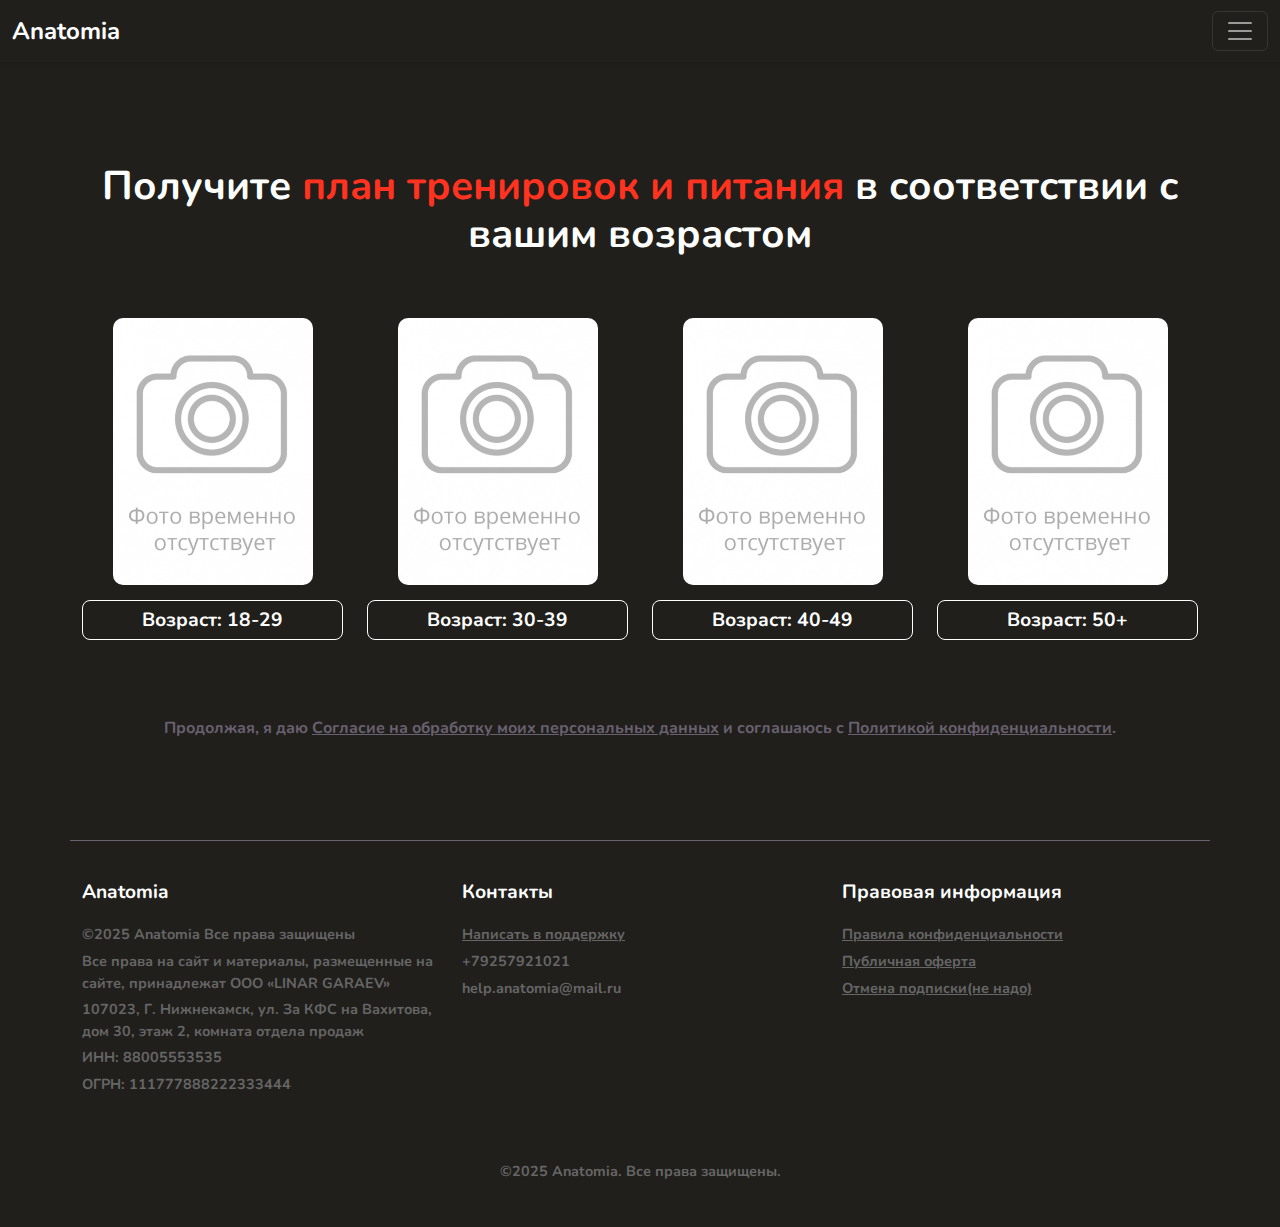
==== index.html @ 74d18ae1 "Подключил шрифт" ====
<!DOCTYPE html>
<html lang="ru">
<head>
    <meta charset="UTF-8">
    <meta name="viewport" content="width=device-width, initial-scale=1.0">
    <title>Anatomia</title>

    <!--Подключаем библиотеку Bootstrap-->
    <link href="https://cdn.jsdelivr.net/npm/bootstrap@5.3.0/dist/css/bootstrap.min.css" rel="stylesheet">
    <!--Подключаем основные стили-->
    <link href="css/main.css" rel="stylesheet">
    <link href="css/fonts.css" rel="stylesheet">
</head>
<body>
    <!-- Шапка сайта -->
    <header>
        <nav class="navbar navbar-dark">
            <div class="container-fluid">
                <!-- Логотип или текст "Anatomia" -->
                <a class="navbar-brand" href="#">Anatomia</a>

                <!-- Бургер-меню -->
                <button 
                    class="navbar-toggler" 
                    type="button" 
                    data-bs-toggle="collapse" 
                    data-bs-target="#navbarNav" 
                    aria-controls="navbarNav" 
                    aria-expanded="false" 
                    aria-label="Навигация"
                >
                    <span class="navbar-toggler-icon" style="color: #fff"></span>
                </button>

                <!-- Вкладки меню -->
                <div class="collapse navbar-collapse justify-content-end" id="navbarNav">
                    <ul class="navbar-nav">
                        <li class="nav-item">
                            <a class="nav-link" href="#">Личный кабинет</a>
                        </li>
                        <li class="nav-item">
                            <a class="nav-link" href="#">О нас</a>
                        </li>
                        <li class="nav-item">
                            <a class="nav-link" href="#">Поддержка</a>
                        </li>
                    </ul>
                </div>
            </div>
        </nav>
    </header>

        <!-- Основная секция -->
    <section class="hero-section">
        <div class="container">
            <h1>Получите <span class="plananddiet">план тренировок и питания</span> в соответствии с вашим возрастом</h1>
            <div class="row row-cols-1 row-cols-lg-3 row-cols-md-6 row-cols-sm-12">
                <!-- Блок 1 -->
                <div class="col-lg-3 col-md-6 col-sm-12 age-block">
                    <img src="img/zaglushka.jpg" alt="Мужчина 18-29">
                    <p>Возраст: 18-29</p>
                </div>
                <!-- Блок 2 -->
                <div class="col-lg-3 col-md-6 col-sm-12 age-block">
                    <img src="img/zaglushka.jpg" alt="Мужчина 30-39">
                    <p>Возраст: 30-39</p>
                </div>
                <!-- Блок 3 -->
                <div class="col-lg-3 col-md-6 col-sm-12 age-block">
                    <img src="img/zaglushka.jpg" alt="Мужчина 40-49">
                    <p>Возраст: 40-49</p>
                </div>
                <!-- Блок 4 -->
                <div class="col-lg-3 col-md-6 col-sm-12 age-block">
                    <img src="img/zaglushka.jpg" alt="Мужчина 50+">
                    <p>Возраст: 50+</p>
                </div>
            </div>
            <!-- Текст с согласием -->
            <div class="consent-text">
                Продолжая, я даю <a href="consent.html">Согласие на обработку моих персональных данных</a> и соглашаюсь с <a href="privacy.html">Политикой конфиденциальности</a>.
            </div>
        </div>
    </section>

    <!--<section>
        <div class="container mt-5">
            <div class="progress mb-4">
                <div id="progressBar" class="progress-bar" role="progressbar" style="width: 0%;" aria-valuenow="0" aria-valuemin="0" aria-valuemax="100"></div>
            </div>
            <div id="questionContainer" class="card">
                <div class="card-body">
                    <h5 id="questionText" class="card-title"></h5>
                    <div id="options" class="list-group"></div>
                    <div id="feedback" class="mt-3"></div>
                    <button id="nextButton" class="btn btn-primary mt-3" style="display: none;">Следующий вопрос</button>
                </div>
            </div>
        </div>
    </section> -->
    

    <!-- Футер -->
    <footer class="container">
        <div class="row">
            <!-- Левый блок: Информация о компании -->
            <div class="col-md-4 footer-section">
                <h5>Anatomia</h5>
                <p>©2025 Anatomia Все права защищены</p>
                <p>Все права на сайт и материалы, размещенные на сайте, принадлежат ООО «LINAR GARAEV»</p>
                <p>107023, Г. Нижнекамск, ул. За КФС на Вахитова, дом 30, этаж 2, комната отдела продаж</p>
                <p>ИНН: 88005553535</p>
                <p>ОГРН: 111777888222333444</p>
            </div>

            <!-- Центральный блок: Контакты -->
            <div class="col-md-4 footer-section">
                <h5>Контакты</h5>
                <p><a href="mailto:help.fithub@mail.ru">Написать в поддержку</a></p>
                <p>+79257921021</p>
                <p>help.anatomia@mail.ru</p>
            </div>

            <!-- Правый блок: Правовая информация -->
            <div class="col-md-4 footer-section">
                <h5>Правовая информация</h5>
                <p><a href="privacy.html">Правила конфиденциальности</a></p>
                <p><a href="publicoffert.html">Публичная оферта</a></p>
                <p><a href="unsubscribeform.html">Отмена подписки(не надо)</a></p>
            </div>
        </div>

        <!-- Нижняя часть футера -->
        <div class="footer-bottom">
            <p>©2025 Anatomia. Все права защищены.</p>
        </div>
    </footer>


    
    <!-- Подключаем Bootstrap JS (для работы бургер-меню) -->
    <script src="https://cdn.jsdelivr.net/npm/bootstrap@5.3.0/dist/js/bootstrap.bundle.min.js"></script>
    <script src="scripts/test.js"></script>
</body>
</html>
---- css/main.css ----
body {
    background-color: #201f1c;
}


/*---------------------------------- NAVBAR ----------------------------------*/

.navbar-brand {
    font-size: 1.5rem;
    font-weight: bold;
    color: #fff;
}
.navbar {
    background-color: #201f1c;
    box-shadow: 0 2px 4px rgba(0, 0, 0, 0.1);
}

.nav-link{
    color: #ffffff;
}

.navbar .navbar-toggler .navbar-toggler-icon {
    color: #fff;
  }


/*-------------------------------- MAIN SECTION -------------------------------*/

.plananddiet{
    color: #ff331f;
}

.hero-section {
    padding: 100px 0;
    background-color: #201f1c;
    text-align: center;
}
.hero-section h1 {
    color: #fff;
    font-size: 2.5rem;
    font-weight: bold;
    margin-bottom: 50px;
}
.age-block {
    margin: 10px 0;
    text-align: center;
}
.age-block img {
    width: 100%;
    max-width: 200px;
    border-radius: 10px;
    margin-bottom: 15px;
}
.age-block p {
    color: #fff;
    font-size: 1.2rem;
    font-weight: bold;
    border: 1px solid #fff;
    border-radius: 8px;
    padding: 5px 0;
}
.consent-text {
    margin-top: 50px;
    font-size: 1rem;
    color: #69616f;
}
.consent-text a {
    color: #69616f;
    text-decoration: underline;
}
.consent-text a:hover {
    text-decoration: none;
}

/*------------------------------ FOOTER -------------------------------*/

footer {
    background-color: #201f1c;
    padding: 40px 0;
    border-top: 1px solid #69616f;
}
footer h5 {
    color: #fff;
    font-size: 1.2rem;
    font-weight: bold;
    margin-bottom: 20px;
}
footer p {
    margin: 5px 0;
    font-size: 0.9rem;
    color: #666;
}
footer a {
    color: #666;
    text-decoration: underline;
}
footer a:hover {
    color: #69616f;
    text-decoration: none;
}
.footer-section {
    margin-bottom: 30px;
}
.footer-bottom {
    margin-top: 30px;
    text-align: center;
    font-size: 0.8rem;
    color: #666;
}
---- css/fonts.css ----
@font-face {
	font-family: 'Nunito Regular'; 
	src: url(/fonts/Nunito-Regular.ttf); 
}

@font-face {
	font-family: 'Nunito-Bold'; 
	src: url(/fonts/Nunito-Bold.ttf); 
}

body {
    font-family: 'Nunito-Bold';
}
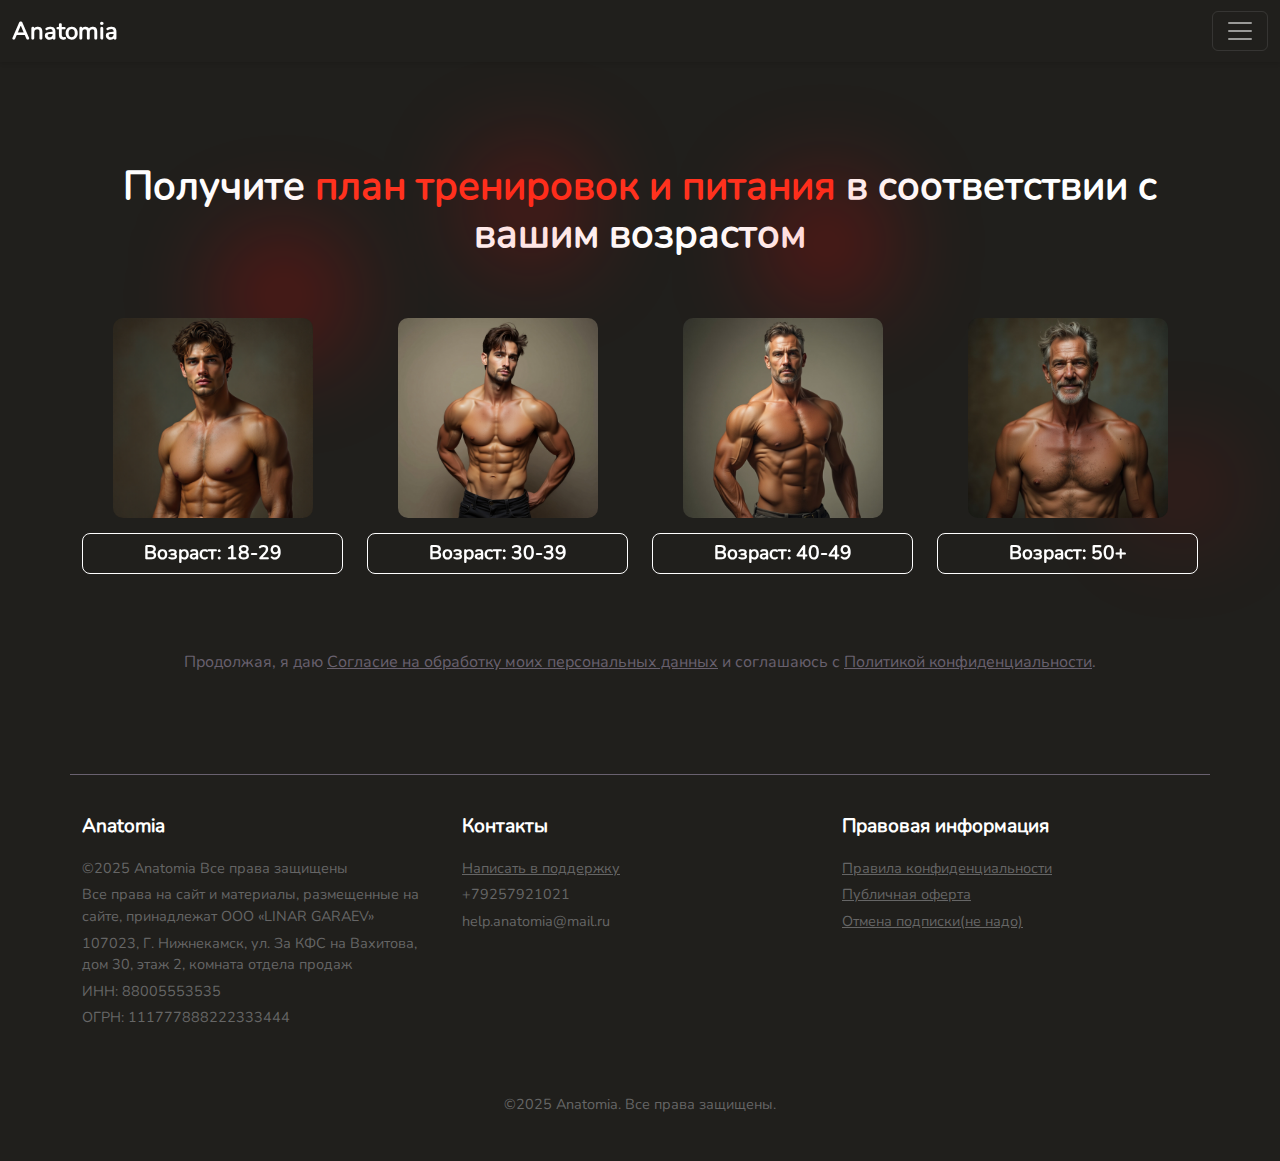
==== commit 2d19e9e9: "Картинки и анимация кругов" ====
--- a/index.html
+++ b/index.html
@@ -12,6 +12,12 @@
     <link href="css/fonts.css" rel="stylesheet">
 </head>
 <body>
+    <div class="background-animation">
+        <div class="circle"></div>
+        <div class="circle"></div>
+        <div class="circle"></div>
+        <div class="circle"></div>
+    </div>
     <!-- Шапка сайта -->
     <header>
         <nav class="navbar navbar-dark">
@@ -36,7 +42,7 @@
                 <div class="collapse navbar-collapse justify-content-end" id="navbarNav">
                     <ul class="navbar-nav">
                         <li class="nav-item">
-                            <a class="nav-link" href="#">Личный кабинет</a>
+                            <a class="nav-link" href="authform.html">Личный кабинет</a>
                         </li>
                         <li class="nav-item">
                             <a class="nav-link" href="#">О нас</a>
@@ -57,22 +63,22 @@
             <div class="row row-cols-1 row-cols-lg-3 row-cols-md-6 row-cols-sm-12">
                 <!-- Блок 1 -->
                 <div class="col-lg-3 col-md-6 col-sm-12 age-block">
-                    <img src="img/zaglushka.jpg" alt="Мужчина 18-29">
+                    <img src="img/1829.png" alt="Мужчина 18-29">
                     <p>Возраст: 18-29</p>
                 </div>
                 <!-- Блок 2 -->
                 <div class="col-lg-3 col-md-6 col-sm-12 age-block">
-                    <img src="img/zaglushka.jpg" alt="Мужчина 30-39">
+                    <img src="img/3039.jpeg" alt="Мужчина 30-39">
                     <p>Возраст: 30-39</p>
                 </div>
                 <!-- Блок 3 -->
                 <div class="col-lg-3 col-md-6 col-sm-12 age-block">
-                    <img src="img/zaglushka.jpg" alt="Мужчина 40-49">
+                    <img src="img/4050.jpeg" alt="Мужчина 40-49">
                     <p>Возраст: 40-49</p>
                 </div>
                 <!-- Блок 4 -->
                 <div class="col-lg-3 col-md-6 col-sm-12 age-block">
-                    <img src="img/zaglushka.jpg" alt="Мужчина 50+">
+                    <img src="img/50.jpeg" alt="Мужчина 50+">
                     <p>Возраст: 50+</p>
                 </div>
             </div>
@@ -140,6 +146,6 @@
     
     <!-- Подключаем Bootstrap JS (для работы бургер-меню) -->
     <script src="https://cdn.jsdelivr.net/npm/bootstrap@5.3.0/dist/js/bootstrap.bundle.min.js"></script>
-    <script src="scripts/test.js"></script>
+    <script src="scripts/bganimation.js"></script>
 </body>
 </html>--- a/css/main.css
+++ b/css/main.css
@@ -42,9 +42,35 @@
     margin-bottom: 50px;
 }
 .age-block {
+    border-radius: 20px;
     margin: 10px 0;
     text-align: center;
+    cursor: pointer; /* Курсор в виде указателя */
+    transition: all 0.3s ease; /* Плавный переход для всех свойств */
+    position: relative; /* Для эффекта поднятия */
+    overflow: hidden; /* Для анимации псевдоэлемента */
 }
+
+.age-block:hover {
+    transform: translateY(-5px); /* Поднятие кнопки */
+    box-shadow: 0 8px 16px rgba(255, 51, 31, 0.3); /* Тень */
+}
+
+.age-block::after {
+    content: '';
+    position: absolute;
+    top: 50%;
+    left: 50%;
+    width: 300%;
+    height: 300%;
+    background: rgba(255, 255, 255, 0.2); /* Белый полупрозрачный цвет */
+    border-radius: 50%;
+    transform: translate(-50%, -50%) scale(0);
+    transition: transform 0.5s ease;
+    pointer-events: none; /* Чтобы не мешать кликам */
+}
+
+
 .age-block img {
     width: 100%;
     max-width: 200px;
@@ -106,4 +132,44 @@
     text-align: center;
     font-size: 0.8rem;
     color: #666;
-}+}
+
+
+/*----------------------   АНИМАЦИЯ КРУГОВ   ---------------------*/
+
+.background-animation {
+    position: fixed;
+    top: 0;
+    left: 0;
+    width: 100%;
+    height: 100%;
+    overflow: hidden;
+}
+
+.circle {
+    position: absolute;
+    width: 150px;
+    height: 150px;
+    background: rgba(255, 0, 0, 0.3);
+    border-radius: 50%;
+    filter: blur(50px);
+    animation: move 20s infinite ease-in-out;
+}
+
+@keyframes move {
+    0% {
+        transform: translate(0, 0);
+    }
+    25% {
+        transform: translate(200px, 150px);
+    }
+    50% {
+        transform: translate(400px, 50px);
+    }
+    75% {
+        transform: translate(200px, 200px);
+    }
+    100% {
+        transform: translate(0, 0);
+    }
+}
--- a/css/fonts.css
+++ b/css/fonts.css
@@ -1,13 +1,13 @@
 @font-face {
 	font-family: 'Nunito Regular'; 
-	src: url(/fonts/Nunito-Regular.ttf); 
+	src: url(../fonts/Nunito-Regular.ttf); 
 }
 
 @font-face {
 	font-family: 'Nunito-Bold'; 
-	src: url(/fonts/Nunito-Bold.ttf); 
+	src: url(../fonts/Nunito-Bold.ttf); 
 }
 
-body {
-    font-family: 'Nunito-Bold';
+* {
+    font-family: 'Nunito Regular';
 }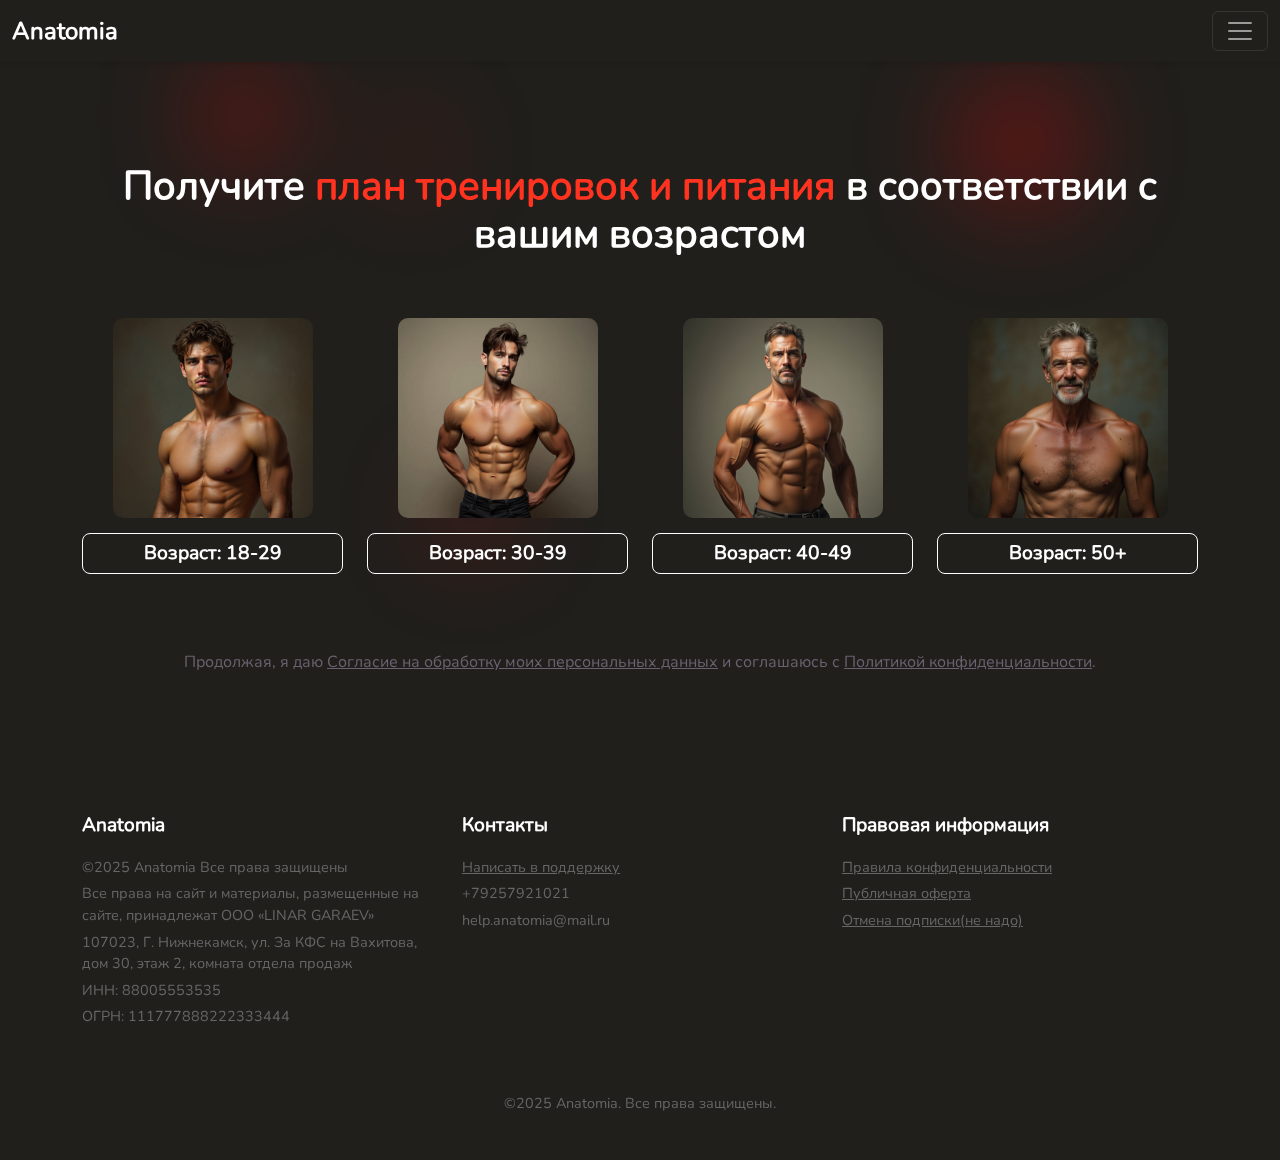
==== commit fd2ff467: "Сделал тестирование" ====
--- a/index.html
+++ b/index.html
@@ -62,24 +62,36 @@
             <h1>Получите <span class="plananddiet">план тренировок и питания</span> в соответствии с вашим возрастом</h1>
             <div class="row row-cols-1 row-cols-lg-3 row-cols-md-6 row-cols-sm-12">
                 <!-- Блок 1 -->
+                 
                 <div class="col-lg-3 col-md-6 col-sm-12 age-block">
-                    <img src="img/1829.png" alt="Мужчина 18-29">
-                    <p>Возраст: 18-29</p>
+                    <a class="testlink" href="test1829.html">
+                        <img src="img/1829.png" alt="Мужчина 18-29">
+                        <p>Возраст: 18-29</p>
+                    </a>
                 </div>
+            
                 <!-- Блок 2 -->
                 <div class="col-lg-3 col-md-6 col-sm-12 age-block">
-                    <img src="img/3039.jpeg" alt="Мужчина 30-39">
-                    <p>Возраст: 30-39</p>
+                    <a class="testlink" href="test1829.html">
+                        <img src="img/3039.jpeg" alt="Мужчина 30-39">
+                        <p>Возраст: 30-39</p>
+                    </a>
                 </div>
+
                 <!-- Блок 3 -->
                 <div class="col-lg-3 col-md-6 col-sm-12 age-block">
-                    <img src="img/4050.jpeg" alt="Мужчина 40-49">
-                    <p>Возраст: 40-49</p>
+                    <a class="testlink" href="test1829.html">
+                        <img src="img/4050.jpeg" alt="Мужчина 40-49">
+                        <p>Возраст: 40-49</p>
+                    </a>
                 </div>
+
                 <!-- Блок 4 -->
                 <div class="col-lg-3 col-md-6 col-sm-12 age-block">
-                    <img src="img/50.jpeg" alt="Мужчина 50+">
-                    <p>Возраст: 50+</p>
+                    <a class="testlink" href="test1829.html">
+                        <img src="img/50.jpeg" alt="Мужчина 50+">
+                        <p>Возраст: 50+</p>
+                    </a>
                 </div>
             </div>
             <!-- Текст с согласием -->
--- a/css/main.css
+++ b/css/main.css
@@ -26,13 +26,16 @@
 
 /*-------------------------------- MAIN SECTION -------------------------------*/
 
+.age-block a {
+    text-decoration: none;
+}
+
 .plananddiet{
     color: #ff331f;
 }
 
 .hero-section {
     padding: 100px 0;
-    background-color: #201f1c;
     text-align: center;
 }
 .hero-section h1 {
@@ -101,9 +104,7 @@
 /*------------------------------ FOOTER -------------------------------*/
 
 footer {
-    background-color: #201f1c;
     padding: 40px 0;
-    border-top: 1px solid #69616f;
 }
 footer h5 {
     color: #fff;
@@ -139,6 +140,7 @@
 
 .background-animation {
     position: fixed;
+    z-index: -1;
     top: 0;
     left: 0;
     width: 100%;
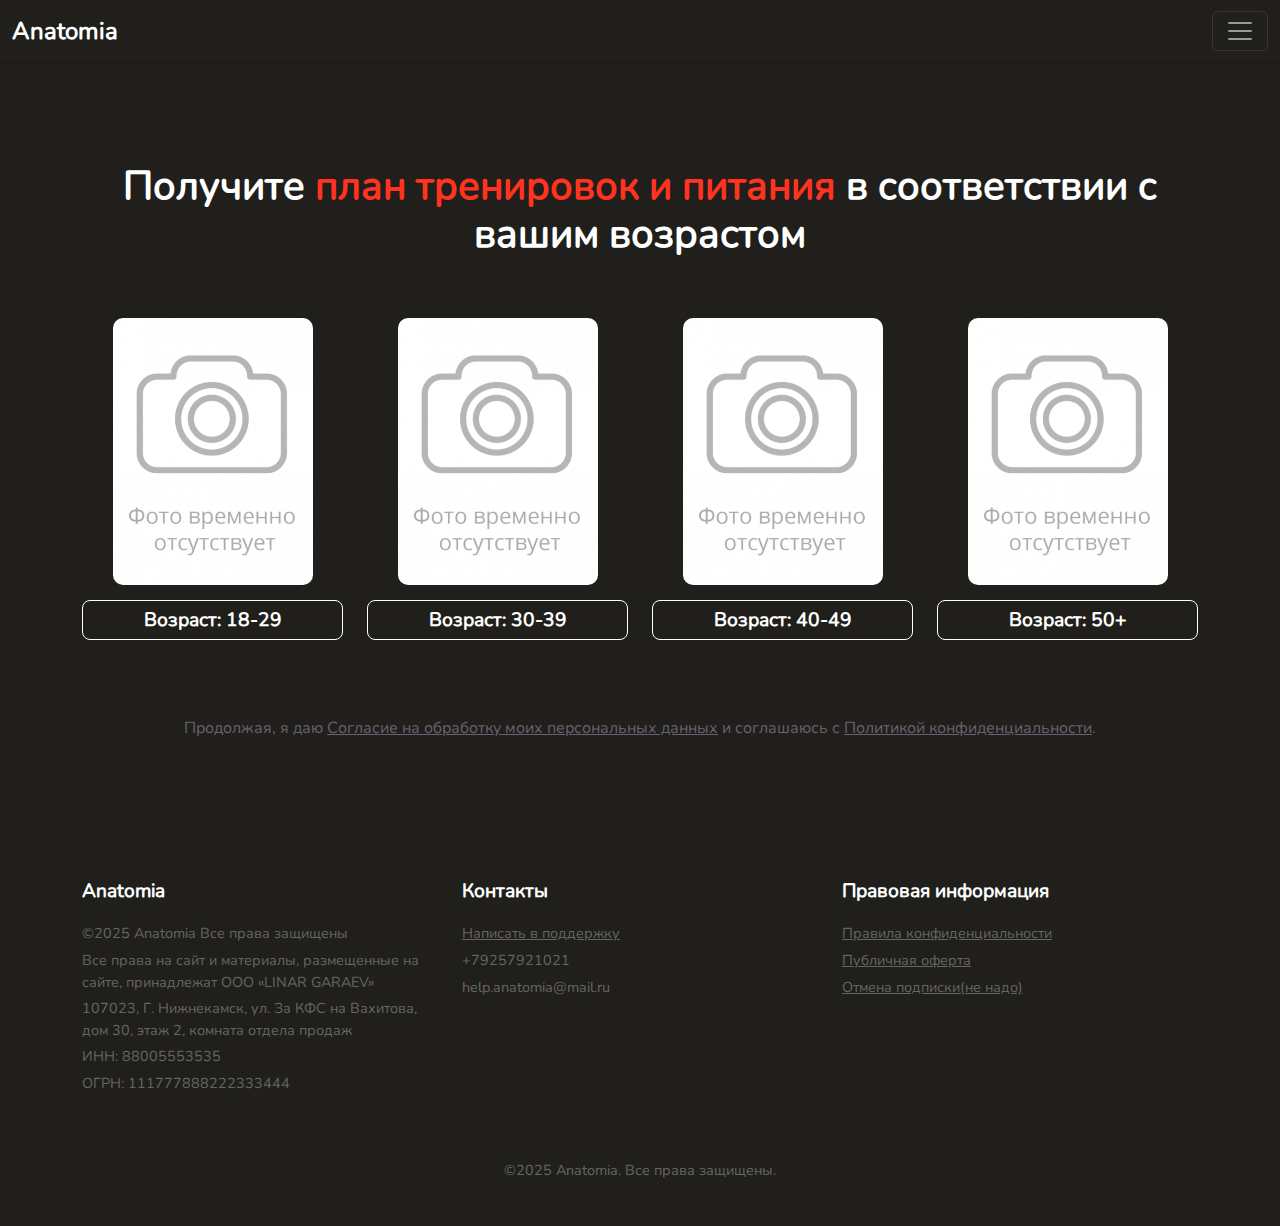
==== commit bff63fa6: "Сделал набросок личного кабинета" ====
--- a/index.html
+++ b/index.html
@@ -12,12 +12,6 @@
     <link href="css/fonts.css" rel="stylesheet">
 </head>
 <body>
-    <div class="background-animation">
-        <div class="circle"></div>
-        <div class="circle"></div>
-        <div class="circle"></div>
-        <div class="circle"></div>
-    </div>
     <!-- Шапка сайта -->
     <header>
         <nav class="navbar navbar-dark">
@@ -45,6 +39,9 @@
                             <a class="nav-link" href="authform.html">Личный кабинет</a>
                         </li>
                         <li class="nav-item">
+                            <a class="nav-link" href="personalaccount.html">Пример ЛК</a>
+                        </li>
+                        <li class="nav-item">
                             <a class="nav-link" href="#">О нас</a>
                         </li>
                         <li class="nav-item">
@@ -62,36 +59,24 @@
             <h1>Получите <span class="plananddiet">план тренировок и питания</span> в соответствии с вашим возрастом</h1>
             <div class="row row-cols-1 row-cols-lg-3 row-cols-md-6 row-cols-sm-12">
                 <!-- Блок 1 -->
-                 
                 <div class="col-lg-3 col-md-6 col-sm-12 age-block">
-                    <a class="testlink" href="test1829.html">
-                        <img src="img/1829.png" alt="Мужчина 18-29">
-                        <p>Возраст: 18-29</p>
-                    </a>
+                    <img src="img/zaglushka.jpg" alt="Мужчина 18-29">
+                    <p>Возраст: 18-29</p>
                 </div>
-            
                 <!-- Блок 2 -->
                 <div class="col-lg-3 col-md-6 col-sm-12 age-block">
-                    <a class="testlink" href="test1829.html">
-                        <img src="img/3039.jpeg" alt="Мужчина 30-39">
-                        <p>Возраст: 30-39</p>
-                    </a>
+                    <img src="img/zaglushka.jpg" alt="Мужчина 30-39">
+                    <p>Возраст: 30-39</p>
                 </div>
-
                 <!-- Блок 3 -->
                 <div class="col-lg-3 col-md-6 col-sm-12 age-block">
-                    <a class="testlink" href="test1829.html">
-                        <img src="img/4050.jpeg" alt="Мужчина 40-49">
-                        <p>Возраст: 40-49</p>
-                    </a>
+                    <img src="img/zaglushka.jpg" alt="Мужчина 40-49">
+                    <p>Возраст: 40-49</p>
                 </div>
-
                 <!-- Блок 4 -->
                 <div class="col-lg-3 col-md-6 col-sm-12 age-block">
-                    <a class="testlink" href="test1829.html">
-                        <img src="img/50.jpeg" alt="Мужчина 50+">
-                        <p>Возраст: 50+</p>
-                    </a>
+                    <img src="img/zaglushka.jpg" alt="Мужчина 50+">
+                    <p>Возраст: 50+</p>
                 </div>
             </div>
             <!-- Текст с согласием -->
@@ -158,6 +143,6 @@
     
     <!-- Подключаем Bootstrap JS (для работы бургер-меню) -->
     <script src="https://cdn.jsdelivr.net/npm/bootstrap@5.3.0/dist/js/bootstrap.bundle.min.js"></script>
-    <script src="scripts/bganimation.js"></script>
+    <script src="scripts/test.js"></script>
 </body>
 </html>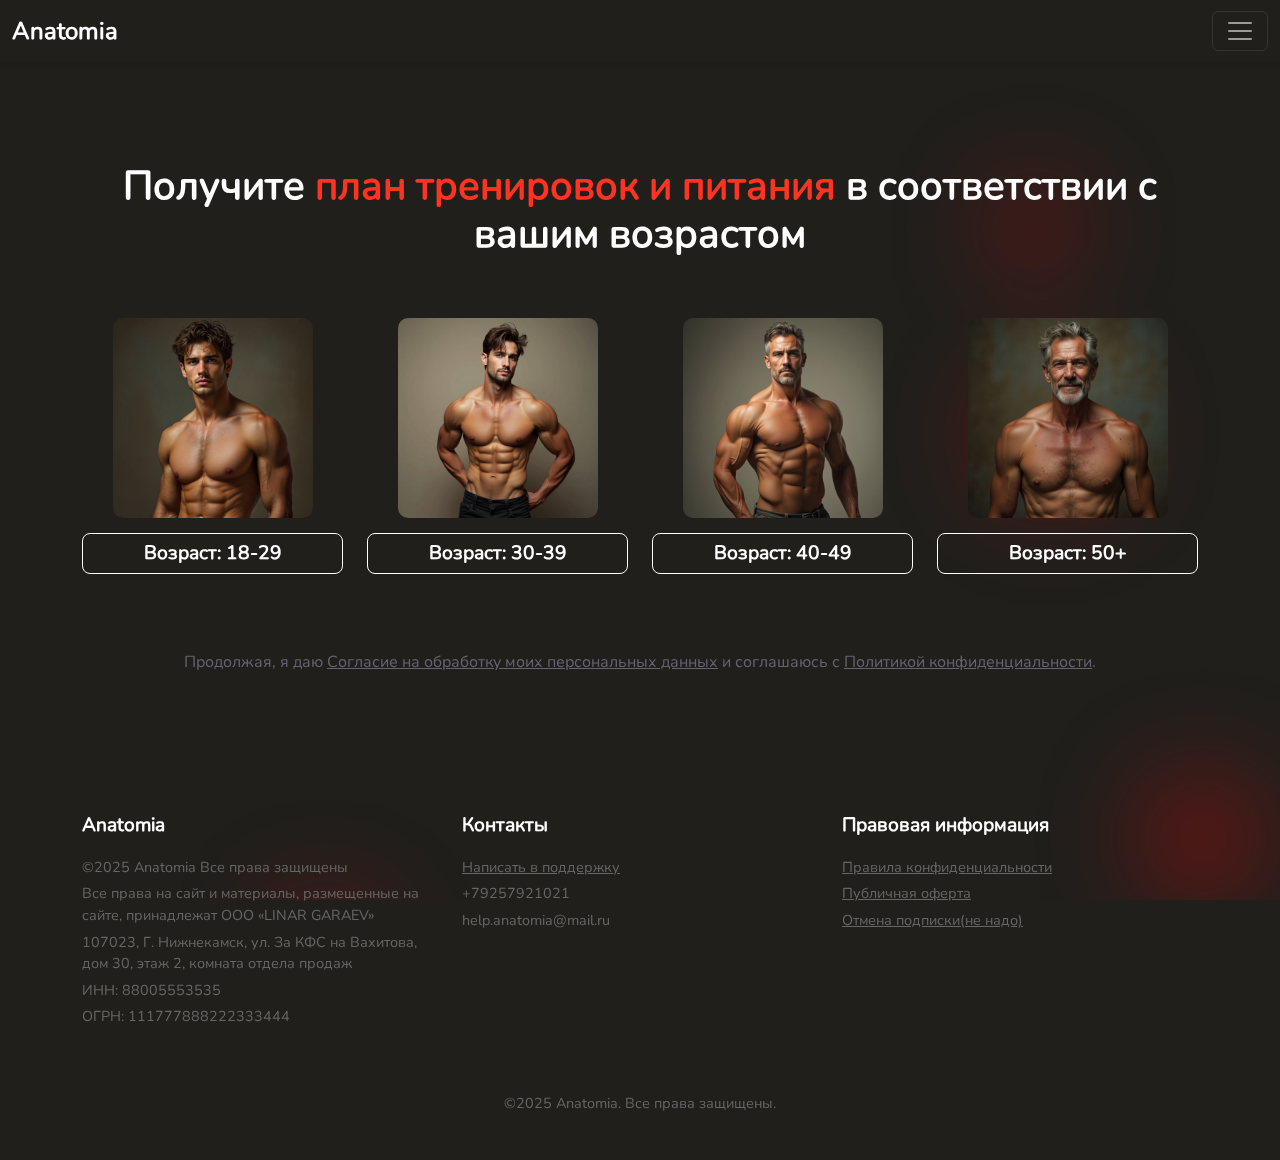
==== commit 09e7d94c: "Личный кабинет пользователя" ====
--- a/index.html
+++ b/index.html
@@ -12,6 +12,12 @@
     <link href="css/fonts.css" rel="stylesheet">
 </head>
 <body>
+    <div class="background-animation">
+        <div class="circle"></div>
+        <div class="circle"></div>
+        <div class="circle"></div>
+        <div class="circle"></div>
+    </div>
     <!-- Шапка сайта -->
     <header>
         <nav class="navbar navbar-dark">
@@ -39,7 +45,7 @@
                             <a class="nav-link" href="authform.html">Личный кабинет</a>
                         </li>
                         <li class="nav-item">
-                            <a class="nav-link" href="personalaccount.html">Пример ЛК</a>
+                            <a class="nav-link" href="personalaccount.html">Личный кабинет Пример</a>
                         </li>
                         <li class="nav-item">
                             <a class="nav-link" href="#">О нас</a>
@@ -59,24 +65,36 @@
             <h1>Получите <span class="plananddiet">план тренировок и питания</span> в соответствии с вашим возрастом</h1>
             <div class="row row-cols-1 row-cols-lg-3 row-cols-md-6 row-cols-sm-12">
                 <!-- Блок 1 -->
+                 
                 <div class="col-lg-3 col-md-6 col-sm-12 age-block">
-                    <img src="img/zaglushka.jpg" alt="Мужчина 18-29">
-                    <p>Возраст: 18-29</p>
+                    <a class="testlink" href="test1829.html">
+                        <img src="img/1829.png" alt="Мужчина 18-29">
+                        <p>Возраст: 18-29</p>
+                    </a>
                 </div>
+            
                 <!-- Блок 2 -->
                 <div class="col-lg-3 col-md-6 col-sm-12 age-block">
-                    <img src="img/zaglushka.jpg" alt="Мужчина 30-39">
-                    <p>Возраст: 30-39</p>
+                    <a class="testlink" href="test1829.html">
+                        <img src="img/3039.jpeg" alt="Мужчина 30-39">
+                        <p>Возраст: 30-39</p>
+                    </a>
                 </div>
+
                 <!-- Блок 3 -->
                 <div class="col-lg-3 col-md-6 col-sm-12 age-block">
-                    <img src="img/zaglushka.jpg" alt="Мужчина 40-49">
-                    <p>Возраст: 40-49</p>
+                    <a class="testlink" href="test1829.html">
+                        <img src="img/4050.jpeg" alt="Мужчина 40-49">
+                        <p>Возраст: 40-49</p>
+                    </a>
                 </div>
+
                 <!-- Блок 4 -->
                 <div class="col-lg-3 col-md-6 col-sm-12 age-block">
-                    <img src="img/zaglushka.jpg" alt="Мужчина 50+">
-                    <p>Возраст: 50+</p>
+                    <a class="testlink" href="test1829.html">
+                        <img src="img/50.jpeg" alt="Мужчина 50+">
+                        <p>Возраст: 50+</p>
+                    </a>
                 </div>
             </div>
             <!-- Текст с согласием -->
@@ -143,6 +161,6 @@
     
     <!-- Подключаем Bootstrap JS (для работы бургер-меню) -->
     <script src="https://cdn.jsdelivr.net/npm/bootstrap@5.3.0/dist/js/bootstrap.bundle.min.js"></script>
-    <script src="scripts/test.js"></script>
+    <script src="scripts/bganimation.js"></script>
 </body>
 </html>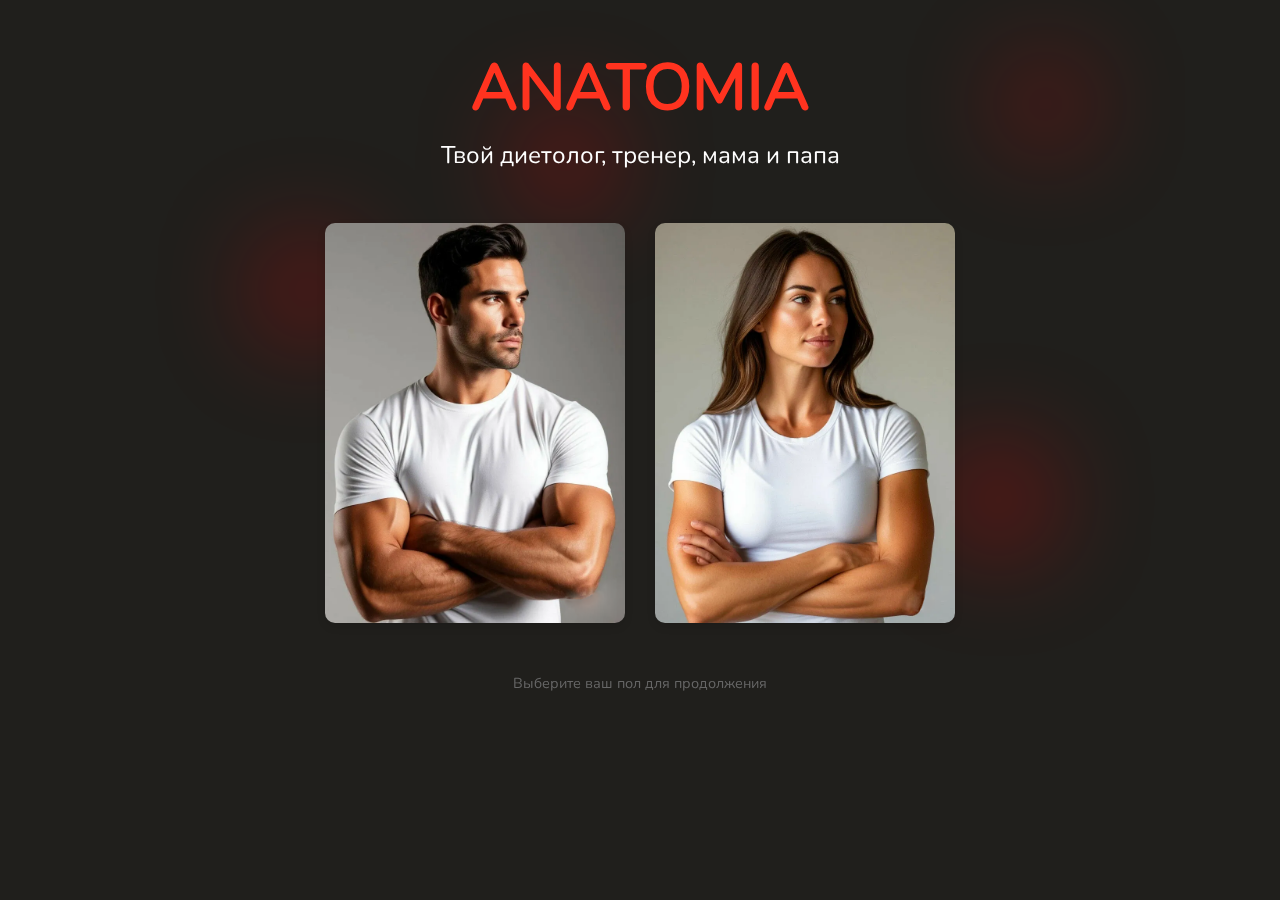
==== commit a7466f2f: "Главная страничка" ====
--- a/index.html
+++ b/index.html
@@ -1,16 +1,15 @@
 <!DOCTYPE html>
 <html lang="ru">
+
 <head>
     <meta charset="UTF-8">
     <meta name="viewport" content="width=device-width, initial-scale=1.0">
-    <title>Anatomia</title>
+    <title>ANATOMIA - Центр здоровья и похудения</title>
+    <link href="https://cdn.jsdelivr.net/npm/bootstrap@5.3.0/dist/css/bootstrap.min.css" rel="stylesheet">
+    <link rel="stylesheet" href="css/fonts.css">
+    <link rel="stylesheet" href="css/indexstyle.css">
+</head>
 
-    <!--Подключаем библиотеку Bootstrap-->
-    <link href="https://cdn.jsdelivr.net/npm/bootstrap@5.3.0/dist/css/bootstrap.min.css" rel="stylesheet">
-    <!--Подключаем основные стили-->
-    <link href="css/main.css" rel="stylesheet">
-    <link href="css/fonts.css" rel="stylesheet">
-</head>
 <body>
     <div class="background-animation">
         <div class="circle"></div>
@@ -18,149 +17,46 @@
         <div class="circle"></div>
         <div class="circle"></div>
     </div>
-    <!-- Шапка сайта -->
-    <header>
-        <nav class="navbar navbar-dark">
-            <div class="container-fluid">
-                <!-- Логотип или текст "Anatomia" -->
-                <a class="navbar-brand" href="#">Anatomia</a>
+    <div class="container">
+        <div class="main-title">
+            <h1>ANATOMIA</h1>
+            <p>Твой диетолог, тренер, мама и папа</p>
+        </div>
 
-                <!-- Бургер-меню -->
-                <button 
-                    class="navbar-toggler" 
-                    type="button" 
-                    data-bs-toggle="collapse" 
-                    data-bs-target="#navbarNav" 
-                    aria-controls="navbarNav" 
-                    aria-expanded="false" 
-                    aria-label="Навигация"
-                >
-                    <span class="navbar-toggler-icon" style="color: #fff"></span>
-                </button>
-
-                <!-- Вкладки меню -->
-                <div class="collapse navbar-collapse justify-content-end" id="navbarNav">
-                    <ul class="navbar-nav">
-                        <li class="nav-item">
-                            <a class="nav-link" href="authform.html">Личный кабинет</a>
-                        </li>
-                        <li class="nav-item">
-                            <a class="nav-link" href="personalaccount.html">Личный кабинет Пример</a>
-                        </li>
-                        <li class="nav-item">
-                            <a class="nav-link" href="#">О нас</a>
-                        </li>
-                        <li class="nav-item">
-                            <a class="nav-link" href="#">Поддержка</a>
-                        </li>
-                    </ul>
-                </div>
-            </div>
-        </nav>
-    </header>
-
-        <!-- Основная секция -->
-    <section class="hero-section">
-        <div class="container">
-            <h1>Получите <span class="plananddiet">план тренировок и питания</span> в соответствии с вашим возрастом</h1>
-            <div class="row row-cols-1 row-cols-lg-3 row-cols-md-6 row-cols-sm-12">
-                <!-- Блок 1 -->
-                 
-                <div class="col-lg-3 col-md-6 col-sm-12 age-block">
-                    <a class="testlink" href="test1829.html">
-                        <img src="img/1829.png" alt="Мужчина 18-29">
-                        <p>Возраст: 18-29</p>
-                    </a>
-                </div>
-            
-                <!-- Блок 2 -->
-                <div class="col-lg-3 col-md-6 col-sm-12 age-block">
-                    <a class="testlink" href="test1829.html">
-                        <img src="img/3039.jpeg" alt="Мужчина 30-39">
-                        <p>Возраст: 30-39</p>
-                    </a>
-                </div>
-
-                <!-- Блок 3 -->
-                <div class="col-lg-3 col-md-6 col-sm-12 age-block">
-                    <a class="testlink" href="test1829.html">
-                        <img src="img/4050.jpeg" alt="Мужчина 40-49">
-                        <p>Возраст: 40-49</p>
-                    </a>
-                </div>
-
-                <!-- Блок 4 -->
-                <div class="col-lg-3 col-md-6 col-sm-12 age-block">
-                    <a class="testlink" href="test1829.html">
-                        <img src="img/50.jpeg" alt="Мужчина 50+">
-                        <p>Возраст: 50+</p>
-                    </a>
-                </div>
-            </div>
-            <!-- Текст с согласием -->
-            <div class="consent-text">
-                Продолжая, я даю <a href="consent.html">Согласие на обработку моих персональных данных</a> и соглашаюсь с <a href="privacy.html">Политикой конфиденциальности</a>.
-            </div>
-        </div>
-    </section>
-
-    <!--<section>
-        <div class="container mt-5">
-            <div class="progress mb-4">
-                <div id="progressBar" class="progress-bar" role="progressbar" style="width: 0%;" aria-valuenow="0" aria-valuemin="0" aria-valuemax="100"></div>
-            </div>
-            <div id="questionContainer" class="card">
-                <div class="card-body">
-                    <h5 id="questionText" class="card-title"></h5>
-                    <div id="options" class="list-group"></div>
-                    <div id="feedback" class="mt-3"></div>
-                    <button id="nextButton" class="btn btn-primary mt-3" style="display: none;">Следующий вопрос</button>
-                </div>
-            </div>
-        </div>
-    </section> -->
-    
-
-    <!-- Футер -->
-    <footer class="container">
-        <div class="row">
-            <!-- Левый блок: Информация о компании -->
-            <div class="col-md-4 footer-section">
-                <h5>Anatomia</h5>
-                <p>©2025 Anatomia Все права защищены</p>
-                <p>Все права на сайт и материалы, размещенные на сайте, принадлежат ООО «LINAR GARAEV»</p>
-                <p>107023, Г. Нижнекамск, ул. За КФС на Вахитова, дом 30, этаж 2, комната отдела продаж</p>
-                <p>ИНН: 88005553535</p>
-                <p>ОГРН: 111777888222333444</p>
+        <div class="gender-container">
+            <div class="gender-card" id="male-card">
+                <img src="img/men.png"
+                    alt="Мужчина">
+                <div class="gender-label">Я мужчина</div>
             </div>
 
-            <!-- Центральный блок: Контакты -->
-            <div class="col-md-4 footer-section">
-                <h5>Контакты</h5>
-                <p><a href="mailto:help.fithub@mail.ru">Написать в поддержку</a></p>
-                <p>+79257921021</p>
-                <p>help.anatomia@mail.ru</p>
-            </div>
-
-            <!-- Правый блок: Правовая информация -->
-            <div class="col-md-4 footer-section">
-                <h5>Правовая информация</h5>
-                <p><a href="privacy.html">Правила конфиденциальности</a></p>
-                <p><a href="publicoffert.html">Публичная оферта</a></p>
-                <p><a href="unsubscribeform.html">Отмена подписки(не надо)</a></p>
+            <div class="gender-card" id="female-card">
+                <img src="img/women.png"
+                    alt="Женщина">
+                <div class="gender-label">Я женщина</div>
             </div>
         </div>
 
-        <!-- Нижняя часть футера -->
-        <div class="footer-bottom">
-            <p>©2025 Anatomia. Все права защищены.</p>
+        <div class="footer-text">
+            <p>Выберите ваш пол для продолжения</p>
         </div>
-    </footer>
+    </div>
 
-
-    
-    <!-- Подключаем Bootstrap JS (для работы бургер-меню) -->
     <script src="https://cdn.jsdelivr.net/npm/bootstrap@5.3.0/dist/js/bootstrap.bundle.min.js"></script>
     <script src="scripts/bganimation.js"></script>
+    <script>
+        document.addEventListener('DOMContentLoaded', function () {
+            // Перенаправление при клике на карточку мужчины
+            document.getElementById('male-card').addEventListener('click', function () {
+                window.location.href = 'menspage.html';
+            });
+
+            // Перенаправление при клике на карточку женщины
+            document.getElementById('female-card').addEventListener('click', function () {
+                window.location.href = 'female.html';
+            });
+        });
+    </script>
 </body>
+
 </html>--- a/css/indexstyle.css
+++ b/css/indexstyle.css
@@ -0,0 +1,116 @@
+body {
+    background-color: #201f1c;
+    color: #fff;
+    padding-top: 50px;
+}
+
+.main-title {
+    text-align: center;
+    margin-bottom: 50px;
+}
+
+.main-title h1 {
+    font-size: 4rem;
+    font-weight: 900;
+    margin-bottom: 10px;
+    color: #ff331f;
+}
+
+.main-title p {
+    font-size: 1.5rem;
+}
+
+.gender-container {
+    display: flex;
+    justify-content: center;
+    gap: 30px;
+    margin-bottom: 50px;
+}
+
+.gender-card {
+    width: 300px;
+    height: 400px;
+    border-radius: 10px;
+    overflow: hidden;
+    position: relative;
+    cursor: pointer;
+    transition: all 0.3s ease;
+    box-shadow: 0 4px 8px rgba(0, 0, 0, 0.1);
+}
+
+.gender-card img {
+    width: 100%;
+    height: 100%;
+    object-fit: cover;
+    transition: all 0.3s ease;
+}
+
+.gender-card:hover {
+    transform: scale(1.05);
+    box-shadow: 0 10px 20px rgba(255, 0, 0, 0.3);
+}
+
+.gender-label {
+    position: absolute;
+    bottom: -50px;
+    left: 0;
+    right: 0;
+    text-align: center;
+    font-size: 1.5rem;
+    font-weight: bold;
+    color: black;
+    opacity: 0;
+    transition: all 0.3s ease;
+}
+
+.gender-card:hover .gender-label {
+    bottom: 20px;
+    opacity: 1;
+}
+
+.footer-text {
+    text-align: center;
+    margin-top: 50px;
+    color: #666;
+    font-size: 0.9rem;
+}
+
+/*----------------------   АНИМАЦИЯ КРУГОВ   ---------------------*/
+
+.background-animation {
+    position: fixed;
+    z-index: -1;
+    top: 0;
+    left: 0;
+    width: 100%;
+    height: 100%;
+    overflow: hidden;
+}
+
+.circle {
+    position: absolute;
+    width: 150px;
+    height: 150px;
+    background: rgba(255, 0, 0, 0.3);
+    border-radius: 50%;
+    filter: blur(50px);
+    animation: move 20s infinite ease-in-out;
+}
+
+@keyframes move {
+    0% {
+        transform: translate(0, 0);
+    }
+    25% {
+        transform: translate(200px, 150px);
+    }
+    50% {
+        transform: translate(400px, 50px);
+    }
+    75% {
+        transform: translate(200px, 200px);
+    }
+    100% {
+        transform: translate(0, 0);
+    }
+}
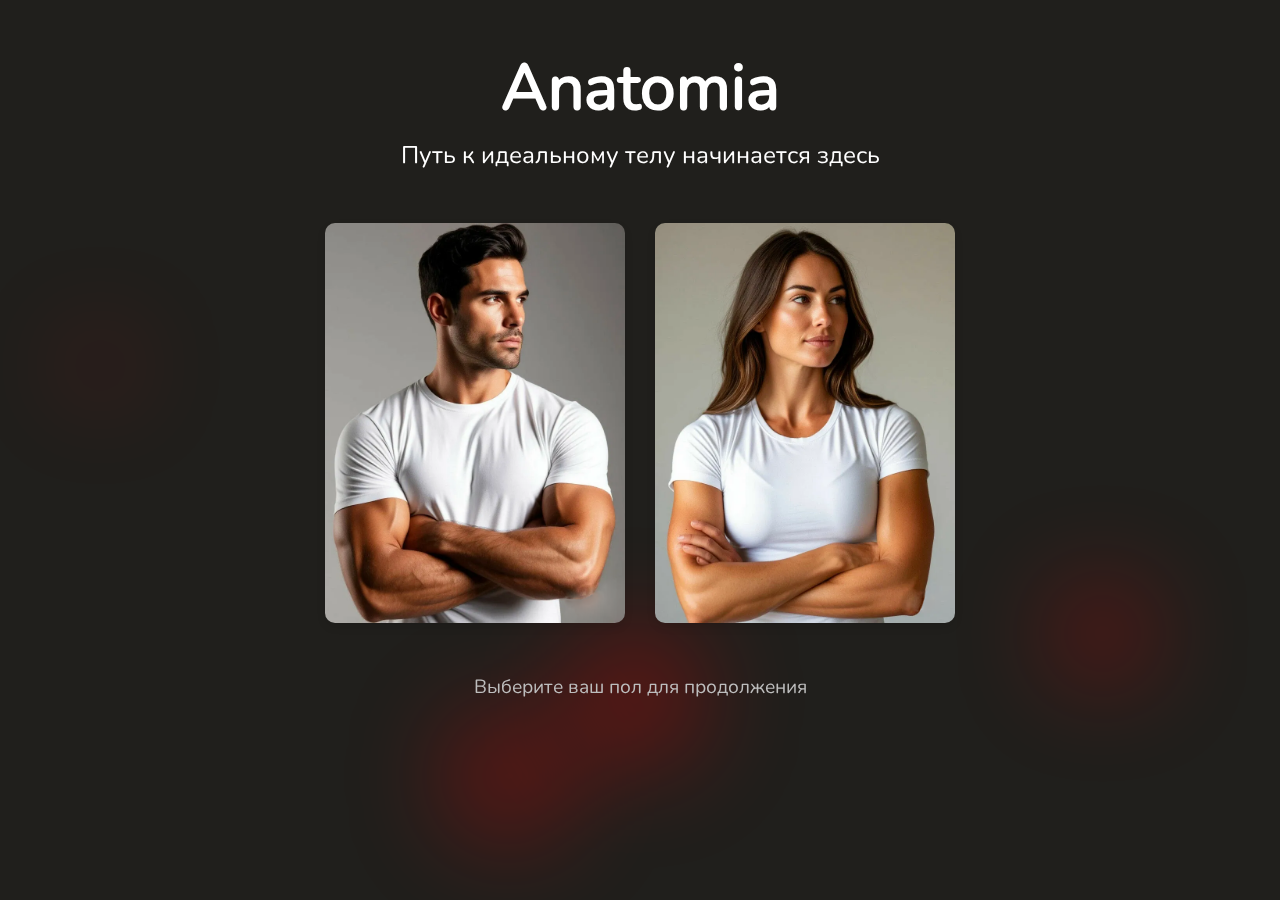
==== commit 73b2a658: "главная страница" ====
--- a/index.html
+++ b/index.html
@@ -4,7 +4,7 @@
 <head>
     <meta charset="UTF-8">
     <meta name="viewport" content="width=device-width, initial-scale=1.0">
-    <title>ANATOMIA - Центр здоровья и похудения</title>
+    <title>Anatomia</title>
     <link href="https://cdn.jsdelivr.net/npm/bootstrap@5.3.0/dist/css/bootstrap.min.css" rel="stylesheet">
     <link rel="stylesheet" href="css/fonts.css">
     <link rel="stylesheet" href="css/indexstyle.css">
@@ -19,8 +19,8 @@
     </div>
     <div class="container">
         <div class="main-title">
-            <h1>ANATOMIA</h1>
-            <p>Твой диетолог, тренер, мама и папа</p>
+            <h1>Anatomia</h1>
+            <p>Путь к идеальному телу начинается здесь</p>
         </div>
 
         <div class="gender-container">
@@ -53,7 +53,7 @@
 
             // Перенаправление при клике на карточку женщины
             document.getElementById('female-card').addEventListener('click', function () {
-                window.location.href = 'female.html';
+                window.location.href = 'womenspage.html';
             });
         });
     </script>
--- a/css/indexstyle.css
+++ b/css/indexstyle.css
@@ -13,7 +13,7 @@
     font-size: 4rem;
     font-weight: 900;
     margin-bottom: 10px;
-    color: #ff331f;
+    color: #fff;
 }
 
 .main-title p {
@@ -58,7 +58,7 @@
     text-align: center;
     font-size: 1.5rem;
     font-weight: bold;
-    color: black;
+    color: rgb(255, 255, 255);
     opacity: 0;
     transition: all 0.3s ease;
 }
@@ -71,8 +71,8 @@
 .footer-text {
     text-align: center;
     margin-top: 50px;
-    color: #666;
-    font-size: 0.9rem;
+    color: #bdbdbd;
+    font-size: 1.2rem;
 }
 
 /*----------------------   АНИМАЦИЯ КРУГОВ   ---------------------*/
